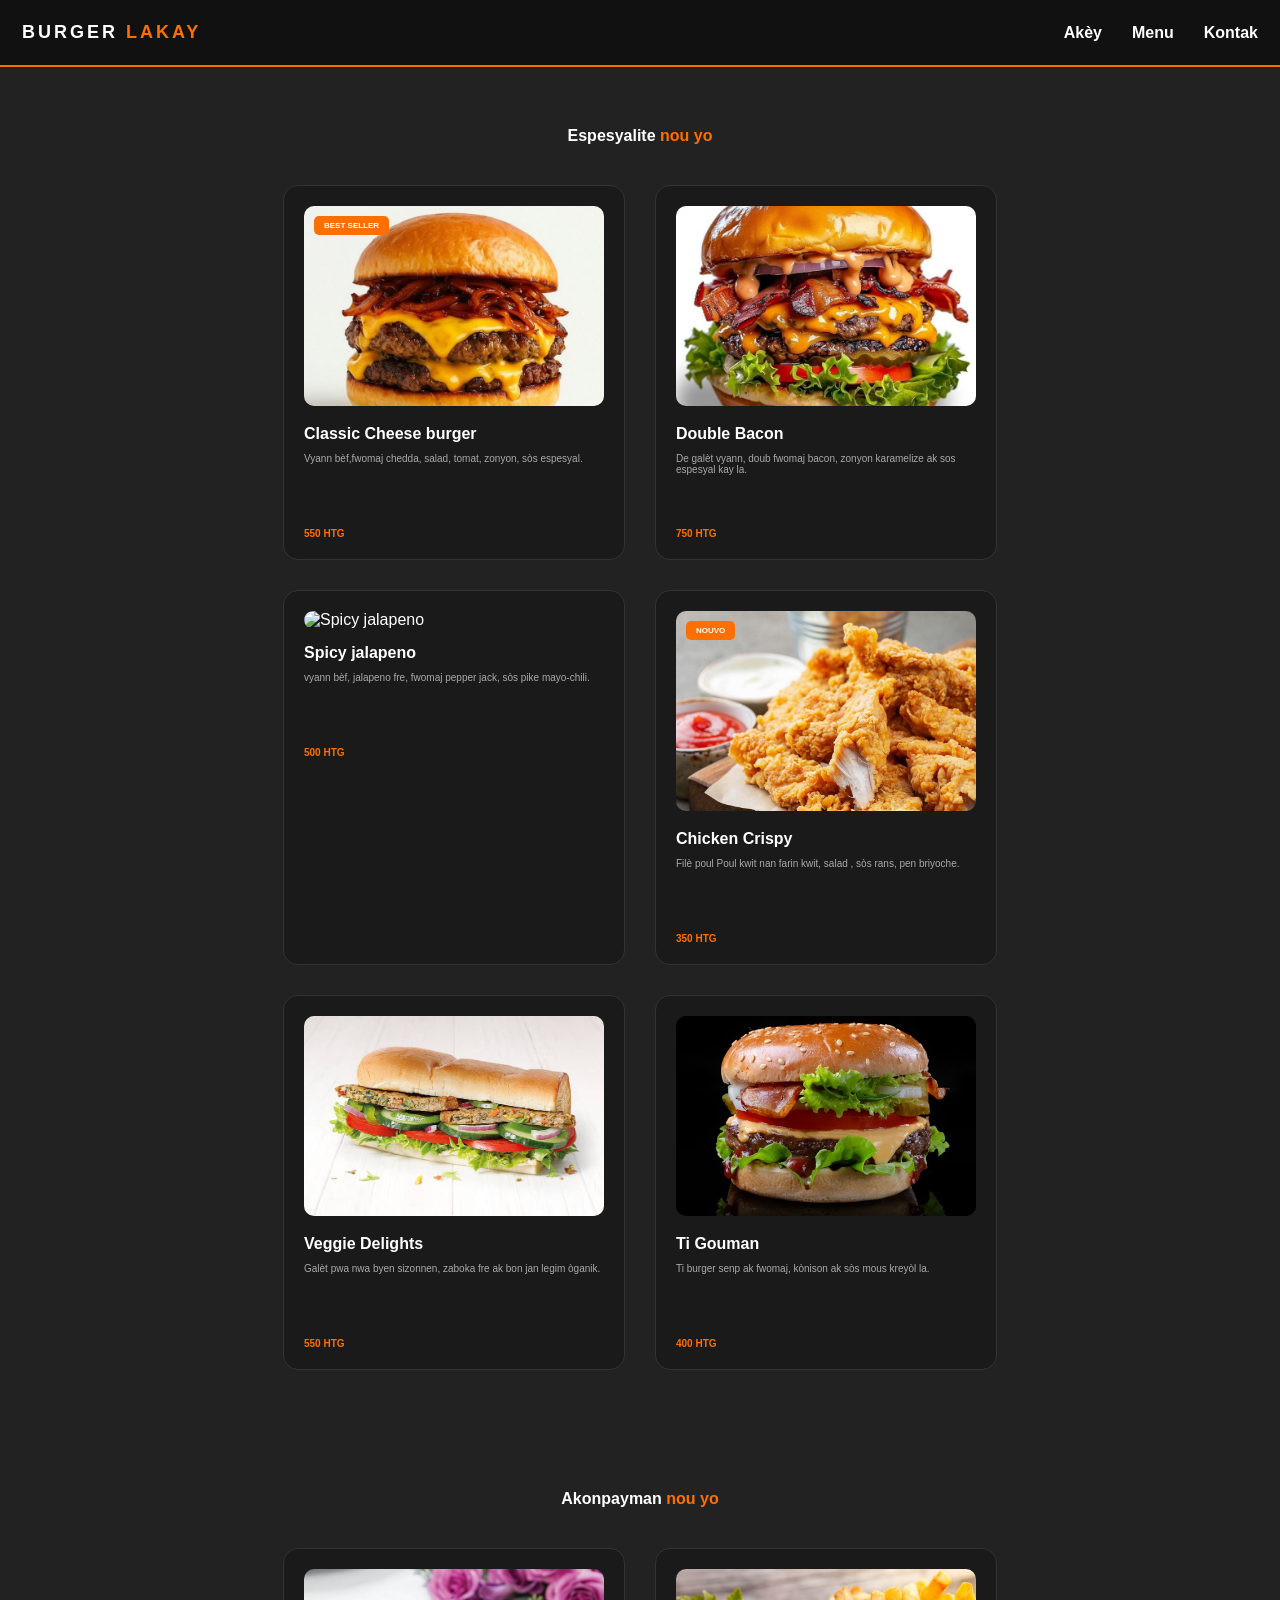
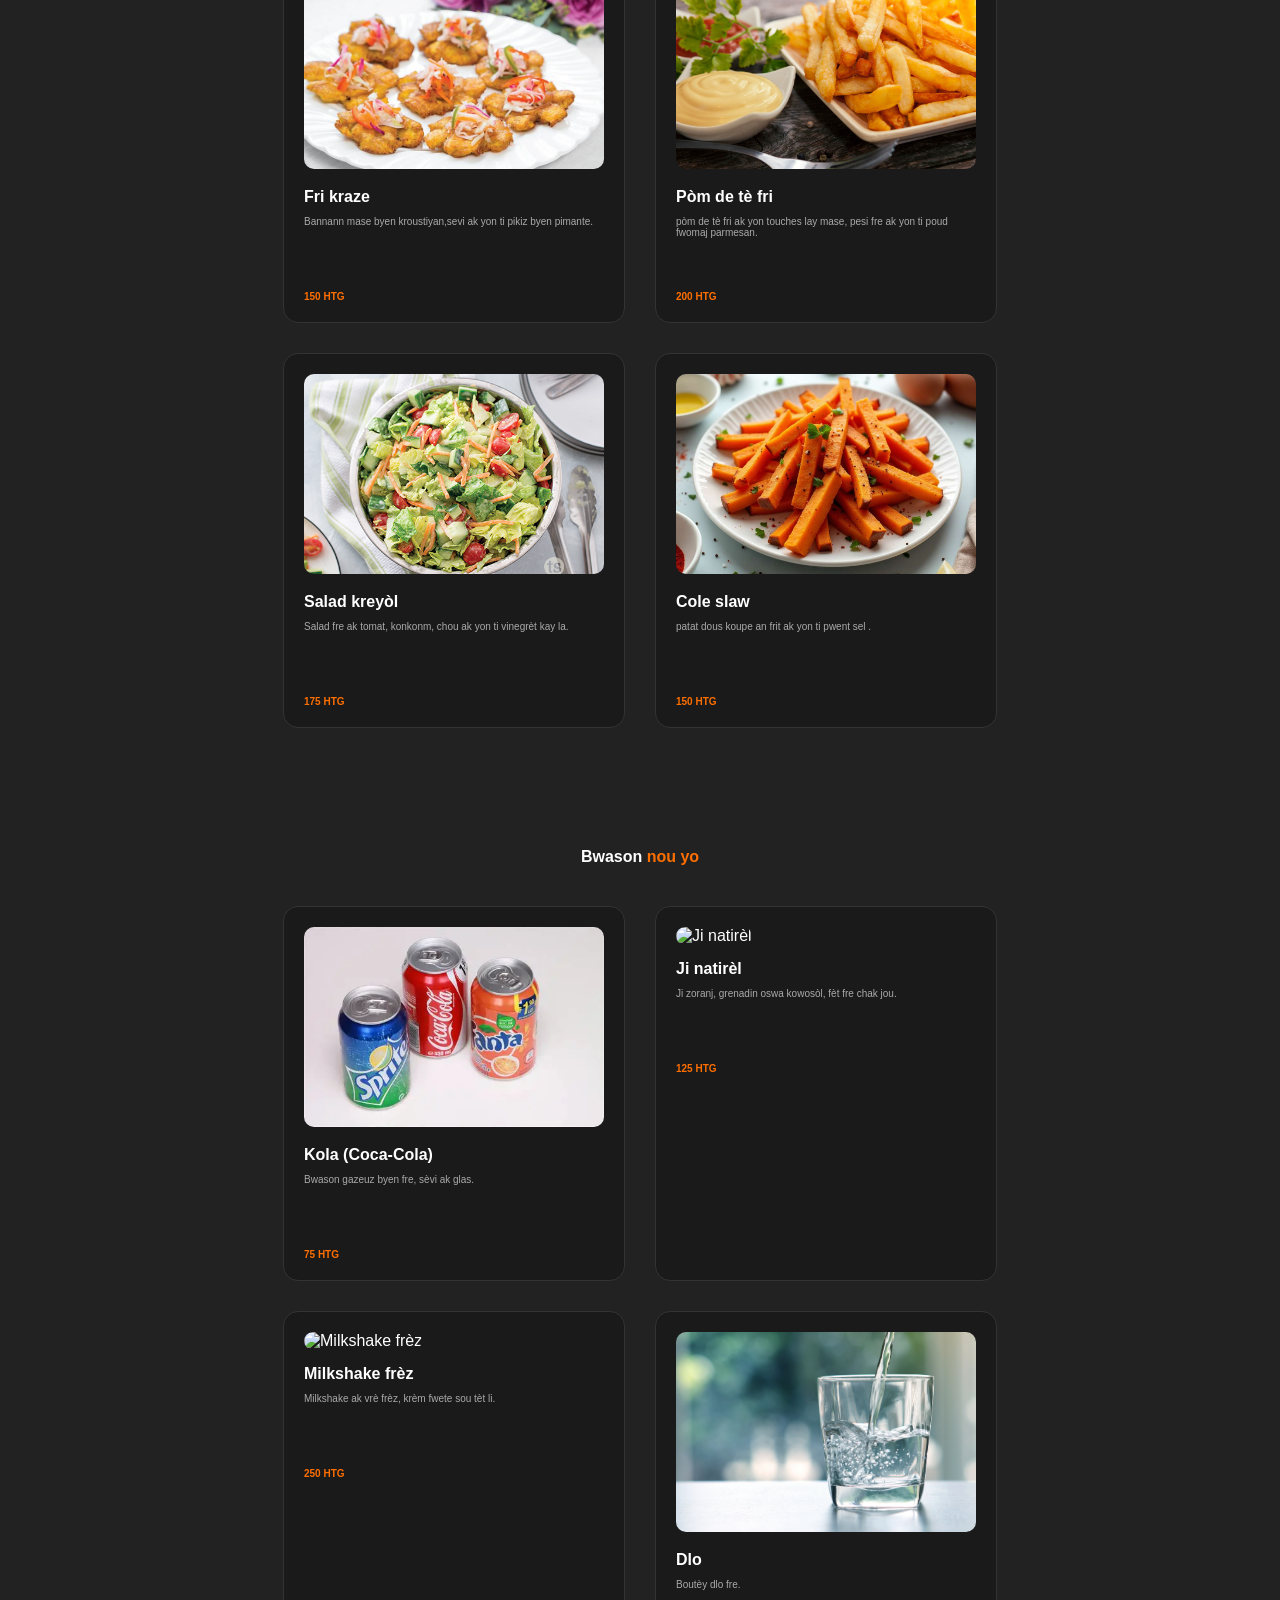
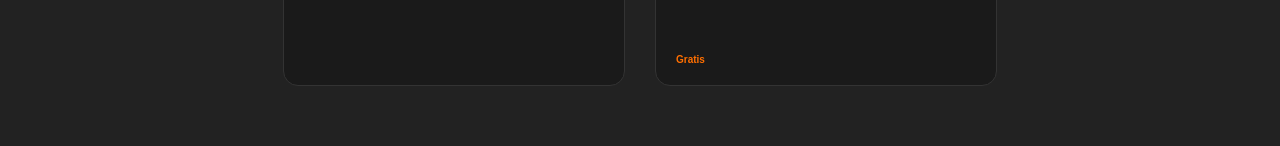
==== menu.html @ 21273397 "troisieme commit" ====
<!DOCTYPE html>
<html lang="ht">
<head>
<meta charset="UTF-8">
<meta name="viewport" content="width=device-width, initial-scale=1.0">
<title>Menu | Burger Lakay</title>
<link rel="stylesheet" href="css/style.css">
</head>
<body>

  <!-- NAVIGATION -->
  <div class="navigation">
    <div class="logo">Burger <span>Lakay</span></div>
    <nav>
      <ul>
        <li><a href="index.html">Akèy</a></li>
        <li><a href="menu.html">Menu</a></li>
        <li><a href="contact.html">Kontak</a></li>
      </ul>
    </nav>
  </div>

  <!-- MENU -->
  <div class="menu">
    <h2>Espesyalite <span>nou yo</span></h2>

    <div class="produits">

      <div class="eleman">
        <span class="badge">Best Seller</span>
        <img src="image/Classic Cheese.jpeg" alt="Classic Cheese burger">
        <h3>Classic Cheese burger</h3>
        <p>Vyann bèf,fwomaj chedda, salad, tomat, zonyon, sòs espesyal.</p>
        <div class="prix">550 HTG</div>
      </div>

      <div class="eleman">
        <img src="image/double Bacon.jpeg" alt="Double Bacon">
        <h3>Double Bacon</h3>
        <p>De galèt vyann, doub fwomaj bacon, zonyon karamelize ak sos espesyal kay la.</p>
        <div class="prix">750 HTG</div>
      </div>

      <div class="eleman">
        <img src="image/Spicy jalapeno.jpeg" alt="Spicy jalapeno">
        <h3>Spicy jalapeno</h3>
        <p> vyann bèf, jalapeno fre, fwomaj pepper jack, sòs pike mayo-chili.</p>
        <div class="prix">500 HTG</div>
      </div>

      <div class="eleman">
        <span class="badge">Nouvo</span>
        <img src="image/Chicken.jpg" alt="Chicken Crispy">
        <h3>Chicken Crispy</h3>
        <p>Filè poul Poul kwit nan farin kwit, salad , sòs rans, pen briyoche.</p>
        <div class="prix">350 HTG</div>
      </div>

      <div class="eleman">
        <img src="image/Veggie.jpg" alt="Sandwich Veggie Delights">
        <h3>Veggie Delights</h3>
        <p>Galèt pwa nwa byen sizonnen, zaboka fre ak bon jan legim òganik.</p>
        <div class="prix">550 HTG</div>
      </div>

      <div class="eleman">
        <img src="image/burger.png" alt="Ti Gouman">
        <h3>Ti Gouman</h3>
        <p>Ti burger senp ak fwomaj, kònison ak sòs mous kreyòl la.</p>
        <div class="prix">400 HTG</div>
      </div>

    </div>
  </div>

  <!-- AKONPAYMAN -->
  <div class="menu">
    <h2>Akonpayman <span>nou yo</span></h2>

    <div class="produits">

      <div class="eleman">
        <img src="image/bann.jpg" alt="Bannann peze">
        <h3>Fri kraze</h3>
        <p>Bannann mase byen kroustiyan,sevi ak yon ti pikiz byen pimante.</p>
        <div class="prix">150 HTG</div>
      </div>

      <div class="eleman">
        <img src="image/pomme de.jpg" alt="pòm de tè fri">
        <h3>Pòm de tè fri</h3>
        <p>pòm de tè fri ak yon touches lay mase, pesi fre ak yon ti poud fwomaj parmesan.</p>
        <div class="prix">200 HTG</div>
      </div>

      <div class="eleman">
        <img src="image/salad.jpg" alt="salad kreyòl">
        <h3>Salad kreyòl</h3>
        <p>Salad fre ak tomat, konkonm, chou ak yon ti vinegrèt kay la.</p>
        <div class="prix">175 HTG</div>
      </div>

      <div class="eleman">
        <img src="image/patat.jpg" alt="Patat dous">
        <h3>Cole slaw</h3>
        <p>patat dous koupe an frit ak yon ti pwent sel .</p>
        <div class="prix">150 HTG</div>
      </div>

    </div>
  </div>

  <!-- BWASON -->
  <div class="menu">
    <h2>Bwason <span>nou yo</span></h2>

    <div class="produits">

      <div class="eleman">
        <img src="image/sodaaa.webp" alt="Kola">
        <h3>Kola (Coca-Cola)</h3>
        <p>Bwason gazeuz byen fre, sèvi ak glas.</p>
        <div class="prix">75 HTG</div>
      </div>

      <div class="eleman">
        <img src="image/jus.webp" alt="Ji natirèl">
        <h3>Ji natirèl</h3>
        <p>Ji zoranj, grenadin oswa kowosòl, fèt fre chak jou.</p>
        <div class="prix">125 HTG</div>
      </div>

      <div class="eleman">
        <img src="image/strawberry-milkshake-4.jpg" alt="Milkshake frèz">
        <h3>Milkshake frèz</h3>
        <p>Milkshake ak vrè frèz, krèm fwete sou tèt li.</p>
        <div class="prix">250 HTG</div>
      </div>

      <div class="eleman">
        <img src="image/dlooo.jpeg" alt="Dlo">
        <h3>Dlo</h3>
        <p>Boutèy dlo fre.</p>
        <div class="prix">Gratis</div>
      </div>

    </div>
  </div>
---- css/style.css ----
*{
    margin: 0;
    padding: 0;
    font-family: Arial, Helvetica, sans-serif;
}
body{
    background-color: #1a1a1a;
    color: #ffffff;
}
.navigation{
    display: flex;
    justify-content: space-between;
    align-items: center;
    padding: 22px;
    background-color: #111111;
    border-bottom: 2px solid #ff6f00;
}
.logo{
    font-family: 'Franklin Gothic Medium', 'Arial Narrow', Arial, sans-serif;
    font-size: 18px;
    font-weight: bold;
    text-transform: uppercase;
    letter-spacing: 3px;
}
.logo span{
    color: #ff6f00;
}
nav ul{
    display: flex;
    list-style: none;
}
nav ul li{
    margin-left: 30px;
}
nav ul li a{
    color: #ffffff;
    text-decoration: none;
    font-weight: bold;
    font-size: 16px;
    transition: color 0.5s ease;
}
nav ul li a:hover{
    color: #ff6f00;
}
.section{
    display: flex;
    align-items: center;
    justify-content: space-between;
    padding: 60px 8%;
    min-height: 80vh;
}
.section-text{
    flex: 2;
    animation:slideInLeft 3s ease-out;
}
.section-text h1{
    font-family: system-ui, -apple-system, BlinkMacSystemFont, 'Segoe UI', Roboto, Oxygen, Ubuntu, Cantarell, 'Open Sans', 'Helvetica Neue', sans-serif;
    font-size: 40px;
    line-height: 12px;
    margin-bottom: 20px;
    letter-spacing: 2px;
}
.section-text .style{
    color: #ff6f00;
}
.section-text p{
    font-size: 20px;
    color: rgb(251, 248, 248);
    margin-bottom: 30px;
    max-width: 500px;
}
.bouton{
    display: inline-block;
    padding: 12px 30px;
    background-color: #ff6f00;
    color: #fff;
    text-decoration: none;
    font-weight: bold;
    border-radius: 7px;
    transition: all 0.3s ease;
}
.bouton:hover{
    background-color: #e65c00;
    transform: translateY(-3px);
}
.image{
    flex: 1;
    display: flex;
    justify-content: center;
    animation: plimpoul 3s ease-out;
}
.image img{
    max-width: 100%;
    height: auto;
    border-radius: 20px;
    box-shadow:0 10px 30px rgba(0,0,0,0,7) ;
}
.menu{
    padding: 60px 8%;
    background-color: #222222;
    text-align: center;
}
.menu h2{
    font-family: 'Gill Sans', 'Gill Sans MT', Calibri, 'Trebuchet MS', sans-serif;
    font-size: 16px;
    margin-bottom: 40px;
}
.menu h2 span{
    color: #ff6f00;
}
.produits{
    display: flex;
    flex-wrap: wrap;
    justify-content: center;
    gap: 30px;
}
.eleman{
    background-color: #1a1a1a;
    border: 1px solid #333;
    border-radius: 15px;
    padding: 20px;
    width: 300px;
    text-align: left;
    position: relative;
    transition: transform 0.3s ease,border-color 0.3s ease;
}
.eleman:hover{
    transform: translateY(-10px);
    border-color: #ff6f00;
}
.eleman img{
    width: 100%;
    height: 200px;
    object-fit: cover;
    border-radius: 10px;
    margin-bottom: 15px;
}
.eleman h3{
    font-size: 16px;
    margin-bottom: 10px;
}
.eleman p{
    font-size: 10px;
    color: #aaaaaa;
    margin-bottom: 15px;
    height: 60px;
}
.eleman .prix{
    font-size: 10px;
    font-weight: bold;
    color: #ff6f00;
}
.badge{
    position: absolute;
    top: 30px;
    left: 30px;
    background-color: #ff6f00;
    color: white;
    padding: 5px 10px;
    font-size: 8px;
    font-weight: bold;
    border-radius: 5px;
    text-transform: uppercase;
}
@keyframes slideInLeft{
    from {opacity: 0;transform: translateX(-50px);}
    to {opacity: 1;transform: translateY(0);}
}
@keyframes plimpoul{
    from {opacity: 0;transform: translateY(50px);}
    to {opacity: 1;transform: translateY(0);}
}
@media


{}.contact-section{
    display: flex;
    justify-content: space-between;
    align-items: flex-start;
    padding: 60px 8%;
    gap: 50px;
    min-height: 85vh;
}


.contact-info {
    flex: 1;
    animation: slideInLeft 1s ease-out;
}

.contact-info h2 {
    font-family: 'Impact', 'Arial Black', sans-serif;
    font-size: 3rem;
    margin-bottom: 10px;
}

.contact-info h2 span {
    color: #ff6f00;
}

.contact-info .subtitle {
    color: #aaaaaa;
    margin-bottom: 40px;
    font-size: 1.1rem;
}

.info-box {
    background-color: #111111;
    padding: 20px;
    border-left: 4px solid #ff6f00; 
    border-radius: 4px;
    margin-bottom: 20px;
}

.info-box h3 {
    font-size: 1.2rem;
    color: #ff6f00;
    margin-bottom: 5px;
}

.info-box p {
    color: #eeeeee;
    font-size: 1rem;
}


.contact-form-container {
    flex: 1;
    background-color: #111111;
    padding: 40px;
    border-radius: 10px;
    box-shadow: 0 10px 25px rgba(0,0,0,0.5);
    animation: fadeUp 1.2s ease-out;
}

.contact-form-container h2 {
    font-family: 'Impact', 'Arial Black', sans-serif;
    font-size: 2.5rem;
    margin-bottom: 30px;
}

.contact-form-container h2 span {
    color: #ff6f00;
}

.contact-form {
    display: flex;
    flex-direction: column;
    gap: 20px;
}

.input-group {
    display: flex;
    flex-direction: column;
    gap: 8px;
}

.input-group label {
    font-weight: bold;
    font-size: 0.95rem;
    color: #cccccc;
}

.input-group input, 
.input-group textarea {
    padding: 12px;
    background-color: #1a1a1a;
    border: 1px solid #333333;
    color: #ffffff;
    border-radius: 5px;
    font-size: 1rem;
    transition: border-color 0.3s ease;
}


.input-group input:focus, 
.input-group textarea:focus {
    outline: none;
    border-color: #ff6f00;
}


.btn-submit {
    padding: 14px;
    background-color: #ff6f00;
    color: #ffffff;
    border: none;
    font-size: 1.1rem;
    font-weight: bold;
    border-radius: 5px;
    cursor: pointer;
    transition: background-color 0.3s ease, transform 0.2s ease;
}

.btn-submit:hover {
    background-color: #e65c00;
    transform: translateY(-2px);
}


@media (max-width: 768px) {
    .contact-section {
        flex-direction: column;
        padding: 40px 5%;
    }
    .contact-form-container {
        width: 100%;
        padding: 25px;
    }
}
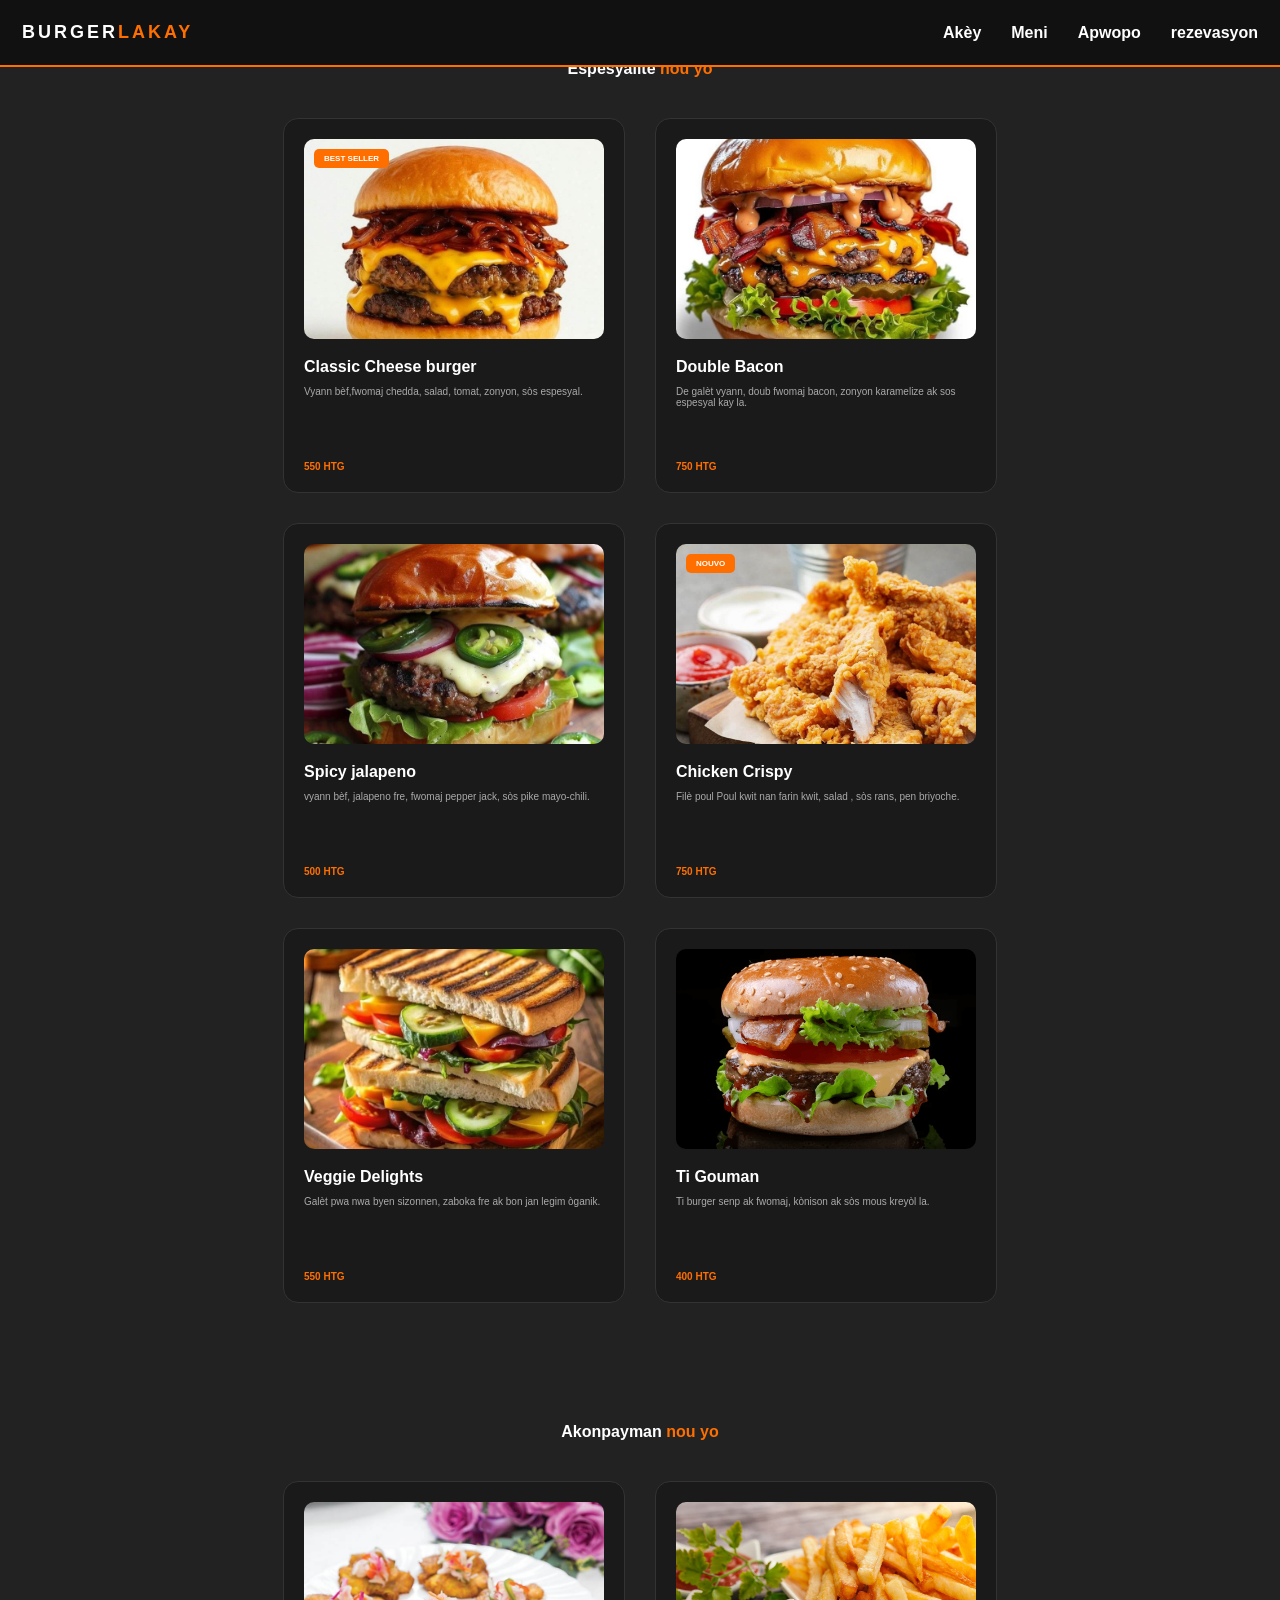
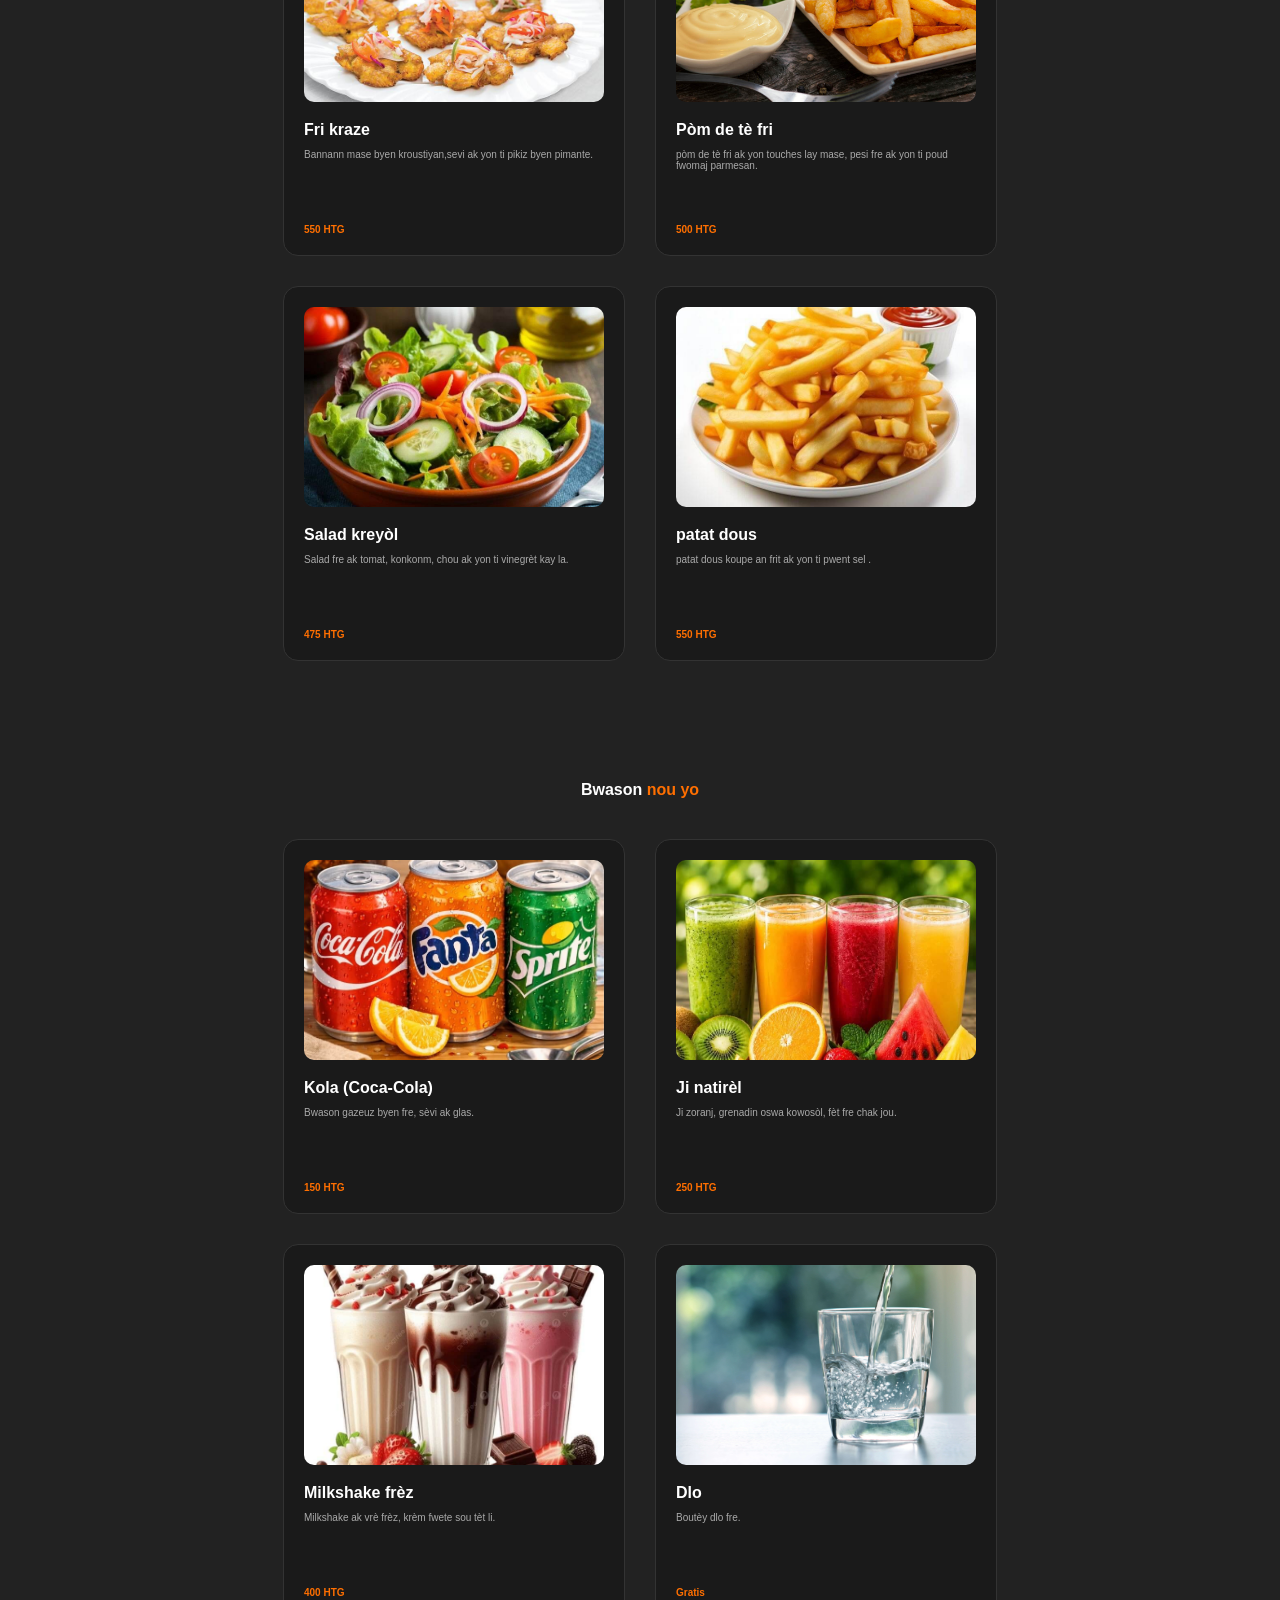
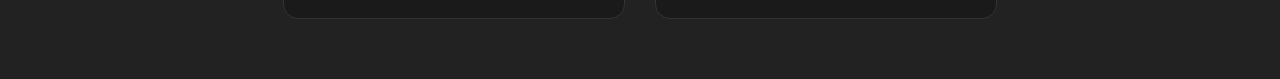
==== commit 86e84b6d: "5ieme commit" ====
--- a/menu.html
+++ b/menu.html
@@ -3,24 +3,25 @@
 <head>
 <meta charset="UTF-8">
 <meta name="viewport" content="width=device-width, initial-scale=1.0">
-<title>Menu | Burger Lakay</title>
+<title>Meni | Burger Lakay</title>
 <link rel="stylesheet" href="css/style.css">
 </head>
 <body>
 
-  <!-- NAVIGATION -->
+  
   <div class="navigation">
-    <div class="logo">Burger <span>Lakay</span></div>
+    <div class="logo">Burger<span>Lakay</span></div>
     <nav>
       <ul>
         <li><a href="index.html">Akèy</a></li>
-        <li><a href="menu.html">Menu</a></li>
-        <li><a href="contact.html">Kontak</a></li>
+        <li><a href="menu.html">Meni</a></li>
+        <li><a href="#">Apwopo</a></li>
+        <li><a href="reservation.html">rezevasyon</a></li>
       </ul>
     </nav>
   </div>
 
-  <!-- MENU -->
+  
   <div class="menu">
     <h2>Espesyalite <span>nou yo</span></h2>
 
@@ -42,7 +43,7 @@
       </div>
 
       <div class="eleman">
-        <img src="image/Spicy jalapeno.jpeg" alt="Spicy jalapeno">
+        <img src="image/spatratra.jpg" alt="Spicy jalapeno">
         <h3>Spicy jalapeno</h3>
         <p> vyann bèf, jalapeno fre, fwomaj pepper jack, sòs pike mayo-chili.</p>
         <div class="prix">500 HTG</div>
@@ -53,7 +54,7 @@
         <img src="image/Chicken.jpg" alt="Chicken Crispy">
         <h3>Chicken Crispy</h3>
         <p>Filè poul Poul kwit nan farin kwit, salad , sòs rans, pen briyoche.</p>
-        <div class="prix">350 HTG</div>
+        <div class="prix">750 HTG</div>
       </div>
 
       <div class="eleman">
@@ -73,7 +74,7 @@
     </div>
   </div>
 
-  <!-- AKONPAYMAN -->
+  
   <div class="menu">
     <h2>Akonpayman <span>nou yo</span></h2>
 
@@ -83,58 +84,58 @@
         <img src="image/bann.jpg" alt="Bannann peze">
         <h3>Fri kraze</h3>
         <p>Bannann mase byen kroustiyan,sevi ak yon ti pikiz byen pimante.</p>
-        <div class="prix">150 HTG</div>
+        <div class="prix">550 HTG</div>
       </div>
 
       <div class="eleman">
         <img src="image/pomme de.jpg" alt="pòm de tè fri">
         <h3>Pòm de tè fri</h3>
         <p>pòm de tè fri ak yon touches lay mase, pesi fre ak yon ti poud fwomaj parmesan.</p>
-        <div class="prix">200 HTG</div>
+        <div class="prix">500 HTG</div>
       </div>
 
       <div class="eleman">
-        <img src="image/salad.jpg" alt="salad kreyòl">
+        <img src="image/salade.jpeg" alt="salad kreyòl">
         <h3>Salad kreyòl</h3>
         <p>Salad fre ak tomat, konkonm, chou ak yon ti vinegrèt kay la.</p>
-        <div class="prix">175 HTG</div>
+        <div class="prix">475 HTG</div>
       </div>
 
       <div class="eleman">
         <img src="image/patat.jpg" alt="Patat dous">
-        <h3>Cole slaw</h3>
+        <h3>patat dous</h3>
         <p>patat dous koupe an frit ak yon ti pwent sel .</p>
-        <div class="prix">150 HTG</div>
+        <div class="prix">550 HTG</div>
       </div>
 
     </div>
   </div>
 
-  <!-- BWASON -->
+  
   <div class="menu">
     <h2>Bwason <span>nou yo</span></h2>
 
     <div class="produits">
 
       <div class="eleman">
-        <img src="image/sodaaa.webp" alt="Kola">
+        <img src="image/Coca.jpg" alt="Kola">
         <h3>Kola (Coca-Cola)</h3>
         <p>Bwason gazeuz byen fre, sèvi ak glas.</p>
-        <div class="prix">75 HTG</div>
+        <div class="prix">150 HTG</div>
       </div>
 
       <div class="eleman">
-        <img src="image/jus.webp" alt="Ji natirèl">
+        <img src="image/jus.jpg" alt="Ji natirèl">
         <h3>Ji natirèl</h3>
         <p>Ji zoranj, grenadin oswa kowosòl, fèt fre chak jou.</p>
-        <div class="prix">125 HTG</div>
+        <div class="prix">250 HTG</div>
       </div>
 
       <div class="eleman">
-        <img src="image/strawberry-milkshake-4.jpg" alt="Milkshake frèz">
+        <img src="image/milkshake.jpg" alt="Milkshake frèz">
         <h3>Milkshake frèz</h3>
         <p>Milkshake ak vrè frèz, krèm fwete sou tèt li.</p>
-        <div class="prix">250 HTG</div>
+        <div class="prix">400 HTG</div>
       </div>
 
       <div class="eleman">
@@ -146,3 +147,5 @@
 
     </div>
   </div>
+</body>
+</html>
--- a/css/style.css
+++ b/css/style.css
@@ -2,6 +2,13 @@
     margin: 0;
     padding: 0;
     font-family: Arial, Helvetica, sans-serif;
+}
+.navigation{
+    position:fixed !important;
+    top: 0 !important;
+    left: 0% !important;
+    width: 100% !important;
+    z-index: 1000 !important;
 }
 body{
     background-color: #1a1a1a;
@@ -14,6 +21,7 @@
     padding: 22px;
     background-color: #111111;
     border-bottom: 2px solid #ff6f00;
+    box-sizing: border-box;
 }
 .logo{
     font-family: 'Franklin Gothic Medium', 'Arial Narrow', Arial, sans-serif;
@@ -162,6 +170,69 @@
     border-radius: 5px;
     text-transform: uppercase;
 }
+
+.footer {
+    background-color: #111111;
+    border-top: 2px solid #ff6f00;
+    padding: 40px 8% 20px 8%;
+    margin-top: 60px;
+    clear: both;
+}
+
+.footer-container {
+    display: flex;
+    justify-content: space-between;
+    align-items: flex-start;
+    gap: 80px;
+    flex-wrap: wrap;
+}
+
+.footer-box {
+    flex: 1;
+    min-width: 120px;
+}
+
+.footer-box h3 {
+    font-size: 18px;
+    margin-bottom: 15px;
+    color: #ffffff;
+    font-family: Arial, Helvetica, sans-serif;
+}
+
+.footer-box h3 span {
+    color: #ff6f00;
+}
+
+.footer-contact {
+    list-style: none;
+    padding: 0;
+    margin: 0;
+}
+
+.footer-contact li {
+    color: #cccccc;
+    font-size: 14px;
+    margin-bottom: 10px;
+    line-height: 1.5;
+}
+
+.footer-bottom {
+    text-align: center;
+    border-top: 1px solid #222222;
+    margin-top: 30px;
+    padding-top: 15px;
+    color: #777777;
+    font-size: 13px;
+}
+
+
+@media screen and (max-width: 768px) {
+    .footer-container {
+        flex-direction: column;
+        text-align: center;
+    }
+}
+
 @keyframes slideInLeft{
     from {opacity: 0;transform: translateX(-50px);}
     to {opacity: 1;transform: translateY(0);}
@@ -296,8 +367,6 @@
     background-color: #e65c00;
     transform: translateY(-2px);
 }
-
-
 @media (max-width: 768px) {
     .contact-section {
         flex-direction: column;
@@ -307,4 +376,102 @@
         width: 100%;
         padding: 25px;
     }
+}
+
+
+@media screen and (max-width: 768px) {
+
+    
+    .navigation {
+        flex-direction: column;
+        gap: 15px;
+        padding: 15px 4%;
+        text-align: center;
+    }
+
+    nav ul {
+        flex-wrap: wrap;
+        justify-content: center;
+        gap: 12px;
+    }
+
+    nav ul li a {
+        font-size: 14px;
+    }
+
+    
+    .section {
+        flex-direction: column-reverse; 
+        padding: 40px 5%;
+        min-height: auto;
+        gap: 30px;
+        text-align: center;
+    }
+
+    .section-text {
+        width: 100%;
+    }
+
+    .section-text h1 {
+        font-size: 28px;
+        line-height: 1.2;
+        margin-bottom: 15px;
+    }
+
+    .section-text p {
+        font-size: 15px;
+        max-width: 100%;
+        margin: 0 auto 20px auto;
+    }
+
+    .image {
+        width: 100%;
+    }
+
+    .image img {
+        max-width: 280px;
+        margin: 0 auto;
+    }
+
+    
+    .menu {
+        padding: 40px 4%;
+    }
+
+    .produits {
+        flex-direction: column;
+        align-items: center;
+    }
+
+    .eleman {
+        width: 100% !important; 
+        max-width: 340px;
+    }
+
+    
+    .contact-section {
+        flex-direction: column;
+        padding: 30px 5%;
+        gap: 30px;
+    }
+
+    .contact-info, 
+    .contact-form-container {
+        width: 100%;
+    }
+}
+
+
+@media screen and (min-width: 769px) and (max-width: 1024px) {
+    .section {
+        padding: 40px 5%;
+    }
+
+    .section-text h1 {
+        font-size: 32px;
+    }
+
+    .produits {
+        gap: 20px;
+    }
 }
